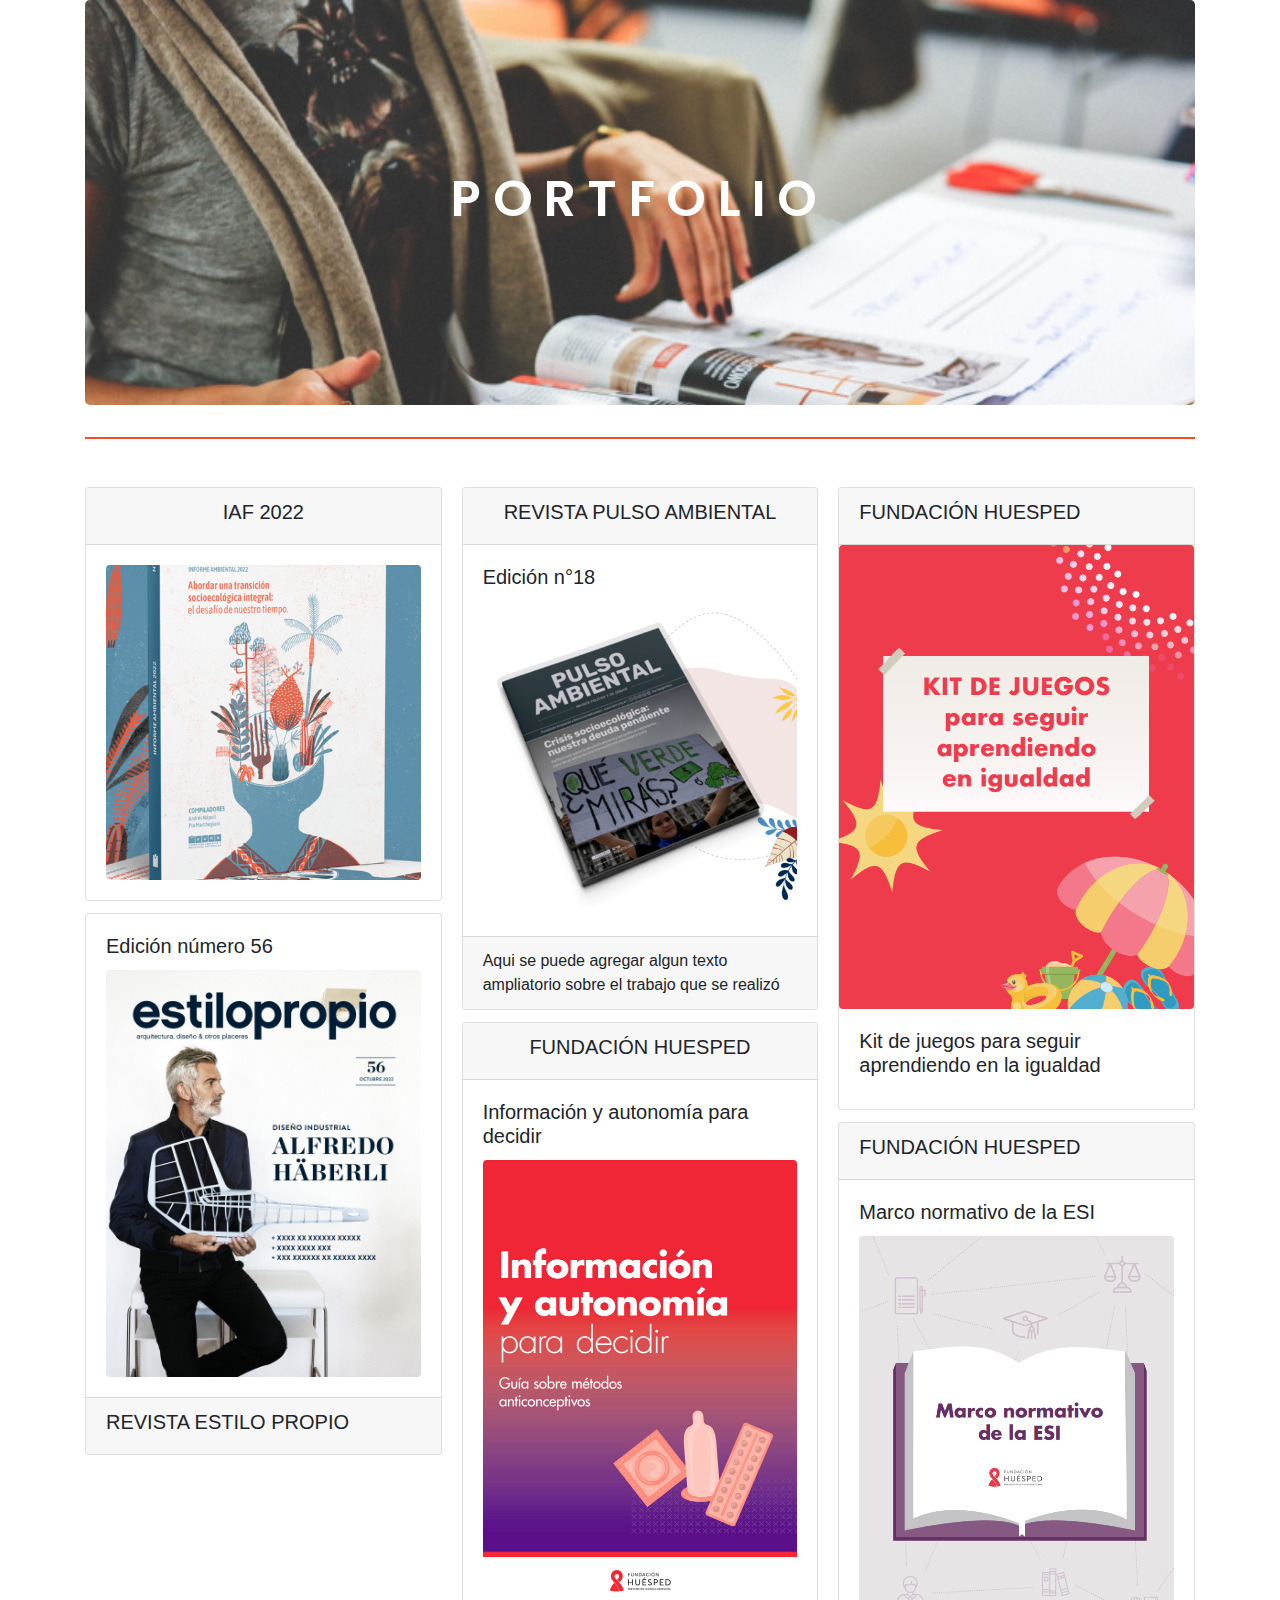
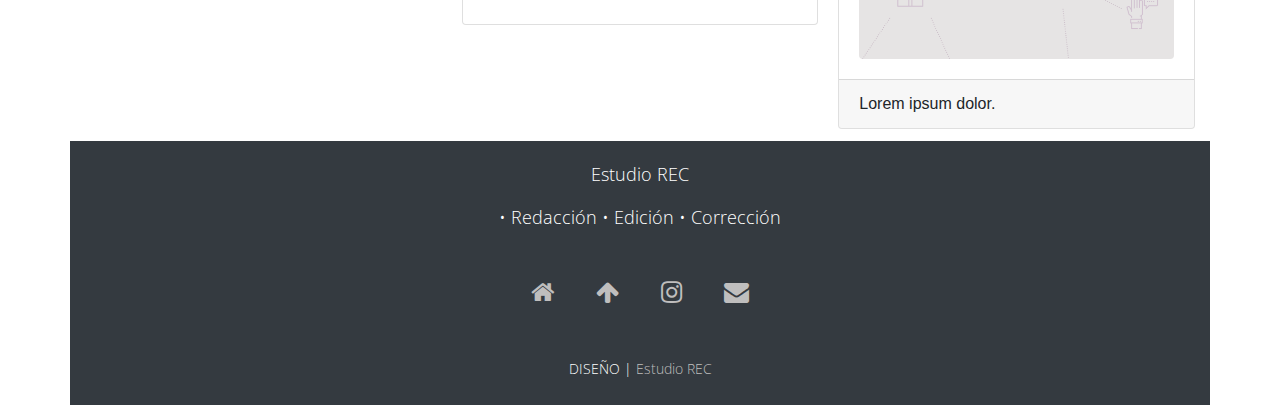
==== portfolio.html @ 1a19b096 "transiciones y grisados" ====
<!DOCTYPE html>
<html lang="es">

<head>
    <meta charset="UTF-8">
    <meta http-equiv="X-UA-Compatible" content="IE=edge">
    <meta name="viewport" content="width=device-width, initial-scale=1.0">
    <title>Estudio REC | Portfolio</title>
    <link rel="stylesheet" href="./css/bootstrap.min.css">
    <link rel="stylesheet" href="./css/estilos.css">
    <link rel="stylesheet" href="./css/font-awesome.min.css">
    <meta name="description"
        content=" Estudio REC un equipo dedicado a la producción, edición y corrección de contenidos compuesto por profesionales con amplia trayectoria en medios gráficos y digitales.">
    <meta name="keywords" content="Redacción, Edición, Corrección, periodismo, comunicación escrita, consultora">
    <link rel="preconnect" href="https://fonts.googleapis.com">
    <link rel="preconnect" href="https://fonts.gstatic.com" crossorigin>
    <link
        href="https://fonts.googleapis.com/css2?family=Poppins:ital,wght@0,100;0,200;0,300;0,400;0,500;0,600;0,700;0,800;0,900;1,100;1,200;1,300;1,400;1,500;1,600;1,700;1,800;1,900&display=swap"
        rel="stylesheet">
    <link
        href="https://fonts.googleapis.com/css2?family=Open+Sans:ital,wght@0,300;0,400;0,500;0,600;0,700;0,800;1,300;1,400;1,500;1,600;1,700;1,800&display=swap"
        rel="stylesheet">
    <link rel="shortcut icon" href="./img/favicon.png">
</head>

<body>
    <section class="container" id="inicio">
        <div class="jumbotron portfolio">
            <h1 class="text-center">PORTFOLIO</h1>

        </div>
        <div class="container portfolioLoading">

        </div>
    </section>
    <section>
        <article>
            <div class="container">

                <div class="row mt-5">
                    <div class="col">

                        <div class="card-columns">

                            <div class="card">
                                <div class="card-header text-center">
                                    <h5>IAF 2022</h5>
                                </div>
                                <div class="card-body">
                                    <p class="card-text"> <a href="https://farn.org.ar/iafonline2022/"
                                            target="_blank"><img class="img-fluid rounded"
                                                src="./img/portfolioImg/iaf2022.png" alt=""></a></p>
                                </div>
                            </div>
                            <div class="card">

                                <div class="card-body">
                                    <h5 class="card-title">Edición número 56</h5>
                                    <p class="card-text">
                                        <a href="./portfolio/estiloPropio56.pdf" target="_blank"> <img
                                                class="rounded img-fluid" src="./img/portfolioImg/estiloPropio56.png"
                                                alt=""></a>
                                    </p>
                                </div>
                                <div class="card-footer">
                                    <h5>
                                        REVISTA ESTILO PROPIO
                                    </h5>
                                </div>
                            </div>
                            <div class="card">
                                <div class="card-header text-center">
                                    <h5>REVISTA PULSO AMBIENTAL</h5>
                                </div>
                                <div class="card-body">
                                    <h5 class="card-title">Edición n°18</h5>
                                    <p class="card-text"><a href="./portfolio/pulsoAmbiental18.pdf" target="_blank">
                                            <img class="rounded img-fluid" src="./img/portfolioImg/pulsoAmbiental18.png"
                                                alt="Tapa de revista Pulso Ambiental n°18"></a></p>
                                </div>
                                <div class="card-footer">
                                    Aqui se puede agregar algun texto ampliatorio sobre el trabajo que se realizó
                                </div>
                            </div>

                            <div class="card">
                                <div class="card-header text-center">
                                    <h5>FUNDACIÓN HUESPED</h5>
                                </div>
                                <div class="card-body">
                                    <h5 class="card-title">Información y autonomía para decidir</h5>
                                    <p class="card-text"><a href="./portfolio/fundacionHuespedAnticonceptivos.pdf"
                                            target="_blank"> <img class="rounded img-fluid"
                                                src="./img/portfolioImg/fundacionHuesped.png"
                                                alt="Tapa Guía Fundación Huesped"></a></p>
                                </div>

                            </div>

                            <div class="card">
                                <div class="card-header">
                                    <h5>FUNDACIÓN HUESPED</h5>
                                </div>
                                <a href="./portfolio/fundacionHuespedJuegos.pdf" target="_blank"> <img
                                        class="rounded img-fluid card-img-top"
                                        src="./img/portfolioImg/fundacionHuespedJuegos.png" alt=""></a>
                                <div class="card-body">
                                    <h5 class="card-title">Kit de juegos para seguir aprendiendo en la igualdad</h5>
                                    <p class="card-text"> </p>
                                </div>

                            </div>

                            <div class="card">
                                <div class="card-header">
                                    <h5>FUNDACIÓN HUESPED</h5>
                                </div>
                                <div class="card-body">
                                    <h5 class="card-title">Marco normativo de la ESI</h5>
                                    <p class="card-text"><a href="./portfolio/fundacionHuespedESI.pdf" target="_blank">
                                            <img class="rounded img-fluid"
                                                src="./img/portfolioImg/fundacionHuespedESI.png"
                                                alt="Tapa guía sobre ESI"></a></p>
                                </div>
                                <div class="card-footer">
                                    Lorem ipsum dolor.
                                </div>
                            </div>
                        </div>
                    </div>
                </div>
            </div>




        </article>
    </section>

    <footer class="container bg-dark">
        <div class="container telefonos text-center text-white">
            <p class="text-center text-white"> Estudio REC</p>
            <p class="text-center text-white"> • Redacción • Edición • Corrección</p>
            <!-- <a href="tel:+5491134600531">+54911 34600531 |</a>
            <a href="tel:+5491132067800"> +54911 32067800</a> -->
        </div>
        <nav class="bg-dark navbar-dark menuRedesFooter">
            <ul class="nav justify-content-center">
                <li class="nav-item active"><a class="nav-link text-white" href="./index.html"><i
                            class="fa fa-home fa-2x"></i></a></li>
                <li class="nav-item active"><a class="nav-link text-white" href="#inicio"><i
                            class="fa fa-arrow-up fa-2x"></i></a></li>
                <!-- <li class="nav-item active"><a class="nav-link text-white" href="https://twitter.com/EstudioREC_"
                        target="_blank"><i class="fa fa-twitter fa-2x"></i></a></li> -->
                <li class="nav-item active"><a class="nav-link text-white" href="https://www.instagram.com/estudiorec_/"
                        target="_blank"><i class="fa fa-instagram fa-2x"></i></a></li>
                <li class="nav-item active"><a class="nav-link text-white correo"
                        href="mailto:contacto@estudiorec.com.ar" target="_blank"><i
                            class="fa fa-envelope fa-2x"></i></a></li>
            </ul>
        </nav>
        <div class="firma text-center text-white ">
            <p>DISEÑO | <a href="https://estudiorec.com.ar"> Estudio REC </a></p>
        </div>
    </footer>

    <script src="./js/jquery.min.js"></script>
    <script src="./js/popper.min.js"></script>
    <script src="./js/bootstrap.min.js"></script>
    <script src="./js/scrollSuave.js"></script>
</body>

</html>
---- css/estilos.css ----
@import url("https://fonts.googleapis.com/css2?family=Poppins:ital,wght@0,100;0,200;0,300;0,400;0,500;0,600;0,700;0,800;0,900;1,100;1,200;1,300;1,400;1,500;1,600;1,700;1,800;1,900&display=swap");
@import url("https://fonts.googleapis.com/css2?family=Open+Sans:ital,wght@0,300;0,400;0,500;0,600;0,700;0,800;1,300;1,400;1,500;1,600;1,700;1,800&display=swap");
* {
  margin: 0;
  padding: 0;
}

* {
  box-sizing: border-box;
}

html {
  scroll-behavior: smooth;
}

hr {
  width: 90%;
  height: 2px;
  background-color: #7c7a7a;
  border: none;
  margin-right: auto;
  margin-left: auto;
}

header {
  padding: 10px;
  background-color: #212529;
}
header .imagenLogotipo {
  width: 200px;
}

main {
  background-image: url(../img/principal.jpg);
  background-size: cover;
  background-position: center;
  height: 100vh;
  padding-top: 50px;
}
main .principal {
  width: 90%;
  height: 90vh;
  display: flex;
  flex-direction: column;
  justify-content: center;
  align-content: center;
  flex-wrap: wrap;
}

.clientes {
  padding-top: 40px;
  padding-bottom: 50px;
}
.clientes h4 p {
  text-align: center;
  padding-left: 20px;
  color: #212529;
  font-family: "Open Sans", sans-serif;
  font-size: 16px;
  font-weight: 600;
}
.clientes .clientes1 {
  padding: 30px;
}
.clientes .clientes1 .cliente {
  padding: 10px;
}
.clientes .clientes1 img {
  filter: grayscale(0.8);
}

.cliente img:hover {
  filter: grayscale(0);
  transform: scale(1.05);
  transition: 0.5s ease-in-out;
}

.quienesSomos {
  background-image: url(../img/quienesSomos.jpg);
  height: 100vh;
  background-position: center;
  background-size: cover;
  display: flex;
  flex-direction: column;
  align-items: center;
  justify-content: center;
}
.quienesSomos .quienesSomos1 {
  background-color: rgba(0, 0, 0, 0.6);
  display: flex;
  flex-direction: column;
  align-items: center;
  justify-content: center;
  flex-wrap: wrap;
}
.quienesSomos .quienesSomos1 .quienesSomosH2 {
  color: whitesmoke;
}
.quienesSomos .quienesSomos1 .presentacion {
  color: whitesmoke;
  width: 100%;
}

.nosotras1 {
  padding: 30px;
  margin-top: auto;
  margin-right: auto;
}
.nosotras1 .laura {
  border-radius: 5px;
  padding: 10px;
  box-shadow: 0px 9px 32px -1px rgba(0, 0, 0, 0.7);
}
.nosotras1 .laura .lauraTexto h3 {
  font-family: "Open Sans", sans-serif;
  font-size: 25px;
  text-align: center;
  font-weight: 600;
}
.nosotras1 .laura h4 {
  font-family: "Open Sans", sans-serif;
  font-size: 16px;
  text-align: center;
}
.nosotras1 .laura p {
  font-family: "Open Sans", sans-serif;
  font-size: 18px;
  text-align: center;
}
.nosotras1 .laura .lauraFoto {
  padding: 80px;
}
.nosotras1 .sol {
  border-radius: 5px;
  padding: 10px;
  box-shadow: 0px 9px 32px -1px rgba(0, 0, 0, 0.3);
}
.nosotras1 .sol .solTexto h3 {
  font-family: "Open Sans", sans-serif;
  font-size: 25px;
  text-align: center;
  font-weight: 600;
}
.nosotras1 .sol h4 {
  font-family: "Open Sans", sans-serif;
  font-size: 16px;
  text-align: center;
}
.nosotras1 .sol p {
  font-family: "Open Sans", sans-serif;
  font-size: 18px;
  text-align: center;
}
.nosotras1 .sol .solFoto {
  padding: 80px;
}

.contacto {
  background-image: url(../img/imagenFormulario_Desenfoque.jpg);
  background-size: cover;
}
.contacto .contacto1 {
  /*  div {
          .imagenFormulario {
              display:none;
              }
          } */
}
.contacto .contacto1 .formulario {
  display: flex;
  flex-direction: column;
  align-items: center;
  justify-content: center;
}
.contacto .contacto1 .formulario div img {
  width: 125px;
}
.contacto .contacto1 .formulario div ul {
  padding: 10px;
}
.contacto .contacto1 .formulario div ul li {
  list-style: none;
}
.contacto .contacto1 .formulario div ul li a {
  text-decoration: none;
  font-size: 18px;
  color: #000;
  font-weight: 600;
}
.contacto .contacto1 .formulario div ul li a:hover {
  color: #bfbebe;
  font-weight: 500;
  text-decoration: none;
}

/*Boton Volver Arriba*/
.btn-volver-arriba {
  display: inline-block;
  width: 40px;
  height: 40px;
  background: rgba(0, 0, 0, 0.5);
  border-radius: 30%;
  position: fixed;
  bottom: 20px;
  right: 20px;
  z-index: 99999;
  margin-right: -60px;
  transition: all 0.4s ease;
}

.btn-volver-arriba a {
  display: inline-block;
  width: 100%;
  height: 100%;
  border-radius: 30%;
  text-align: center;
}

.btn-volver-arriba a i {
  font-size: 1rem;
  color: #fff;
  line-height: 40px;
}

/*efecto borde*/
/*loading index*/
.loading {
  height: 2px;
  background-color: #f44c28;
}

@-webkit-keyframes movingLeft {
  from {
    width: 0px;
  }
  to {
    width: 80%;
  }
}

@keyframes movingLeft {
  from {
    width: 0px;
  }
  to {
    width: 80%;
  }
}
.loading {
  -webkit-animation-name: movingLeft;
          animation-name: movingLeft;
  -webkit-animation-duration: 10s;
          animation-duration: 10s;
  -webkit-animation-iteration-count: 3;
          animation-iteration-count: 3;
  -webkit-animation-timing-function: linear;
          animation-timing-function: linear;
  -webkit-animation-direction: alternate;
          animation-direction: alternate;
  -webkit-animation-fill-mode: forwards;
          animation-fill-mode: forwards;
}

.portfolio {
  background-image: url(../img/queHacemos.jpg);
  background-size: cover;
  height: 45vh;
  display: flex;
  justify-content: center;
  align-items: center;
}
.portfolio h1 {
  color: white;
  font-size: 50px;
  letter-spacing: 3mm;
  font-weight: 600;
  font-family: "Poppins", sans-serif;
}

/*loading Portfolio*/
.portfolioLoading {
  height: 2px;
  background-color: #f44c28;
}

@-webkit-keyframes movingLeftP {
  from {
    width: 0px;
  }
  to {
    width: 100%;
  }
}

@keyframes movingLeftP {
  from {
    width: 0px;
  }
  to {
    width: 100%;
  }
}
.portfolioLoading {
  -webkit-animation-name: movingLeftP;
          animation-name: movingLeftP;
  -webkit-animation-duration: 10s;
          animation-duration: 10s;
  -webkit-animation-iteration-count: 1;
          animation-iteration-count: 1;
  -webkit-animation-timing-function: linear;
          animation-timing-function: linear;
  -webkit-animation-direction: alternate;
          animation-direction: alternate;
  -webkit-animation-fill-mode: forwards;
          animation-fill-mode: forwards;
}

.card:hover {
  transform: scale(1.02);
  transition: 0.7s;
  border-color: #f44c28;
}

/*Pantalla celular*/
@media only screen and (min-width: 320px) {
  .principal1 h1 {
    font-family: "Poppins", sans-serif;
    font-size: 50px;
    color: whitesmoke;
    text-align: center;
    font-weight: 700;
  }
  .principal1 p {
    font-family: "Open Sans", sans-serif;
    font-size: 20px;
    color: whitesmoke;
    text-align: center;
    font-weight: 500;
  }
  h2 {
    color: #212529;
    font-family: "Poppins", sans-serif;
    font-size: 25px;
    font-weight: 600;
    text-align: center;
    padding: 40px;
  }
  h2:hover {
    color: #7c7a7a;
  }
  .comoFunciona .comoFuncionaH2 {
    color: whitesmoke;
    font-family: "Poppins", sans-serif;
    font-size: 25px;
    font-weight: 600;
    text-align: center;
    padding: 40px;
  }
  .comoFunciona .comoFunciona1 {
    padding: 20px;
  }
  .comoFunciona .comoFunciona1 div img {
    padding-bottom: 20px;
  }
  .comoFuncionaH2:hover {
    color: #7c7a7a;
  }
  .queHacemos {
    padding-top: 30px;
    width: 100%;
  }
  .queHacemos .queHacemos1 div img {
    padding-bottom: 30px;
  }
  .queHacemos .queHacemos1 div .trabajos {
    text-align: left;
    font-family: "Open Sans", sans-serif;
    font-size: 16px;
    padding: 10px;
    padding-bottom: 20px;
    margin-left: 50px;
  }
  .queHacemos .queHacemos1 div .trabajos span {
    display: inline-block;
  }
  .queHacemos .queHacemos1 div .trabajos span a {
    color: #000;
    list-style: none;
    font-size: 18px;
    border-radius: 5px;
    border-style: solid;
    border-color: #7c7a7a;
    padding: 5px;
    text-align: end;
  }
  .trabajos span a:hover {
    text-decoration: none;
    background-color: #7c7a7a;
    transition: 0.5s;
  }
  .presentacion {
    text-align: center;
    font-family: "Open Sans", sans-serif;
    font-size: 16px;
    padding: 10px;
  }
  .funcionamos {
    text-align: center;
    font-family: "Open Sans", sans-serif;
    font-size: 16px;
    padding-top: 20px;
    color: white;
  }
  .contacto {
    background-image: url(../img/imagenFormulario_Desenfoque.jpg);
    background-size: cover;
  }
  .contacto .contacto1 {
    /*    div {
              .imagenFormulario {
                  display:none;
                  }
              } */
  }
  .contacto .contacto1 .formulario {
    display: flex;
    flex-direction: column;
    align-items: center;
    justify-content: center;
  }
  .contacto .contacto1 .formulario div img {
    width: 150px;
  }
  .contacto .contacto1 .formulario div ul {
    padding: 10px;
  }
  .contacto .contacto1 .formulario div ul li {
    list-style: none;
  }
  .contacto .contacto1 .formulario div ul li a {
    text-decoration: none;
    text-align: left;
    font-size: 16px;
    color: #000;
  }
  .contacto .contacto1 .formulario div ul li a:hover {
    color: #bfbebe;
    font-weight: 500;
    text-decoration: none;
  }
}
/*Pantalla tablet*/
@media only screen and (min-width: 576px) and (max-width: 767px) {
  .principal1 h1 {
    font-size: 60px;
  }
  .principal1 p {
    font-size: 25px;
  }
  h2 {
    font-size: 40px;
  }
  h2:hover {
    color: #7c7a7a;
  }
  .comoFuncionaH2 {
    font-size: 50px;
  }
  .contacto {
    background-image: url(../img/imagenFormulario_Desenfoque.jpg);
    background-size: cover;
  }
  .contacto .contacto1 {
    /* div {
              .imagenFormulario {
                  display:none;
                  }
              } */
  }
  .contacto .contacto1 .formulario {
    display: flex;
    flex-direction: row;
    align-items: center;
    justify-content: center;
    padding: 30px;
  }
  .contacto .contacto1 .formulario div {
    width: 30%;
  }
  .contacto .contacto1 .formulario div img {
    width: 200px;
  }
  .contacto .contacto1 .formulario div {
    width: 50%;
  }
  .contacto .contacto1 .formulario div ul {
    padding: 10px;
    border-left-style: solid;
    border-left-color: #f44c28;
    border-left-width: 2px;
  }
  .contacto .contacto1 .formulario div ul li {
    list-style: none;
  }
  .contacto .contacto1 .formulario div ul li a {
    text-decoration: none;
    text-align: left;
    font-size: 20px;
    color: #000;
  }
  .contacto .contacto1 .formulario div ul li a:hover {
    color: #bfbebe;
    font-weight: 500;
    text-decoration: none;
  }
}
/*Pantalla notebook*/
@media only screen and (min-width: 768px) {
  .principal1 h1 {
    font-size: 90px;
  }
  .principal1 p {
    font-size: 35px;
  }
  h2 {
    font-size: 50px;
  }
  h2:hover {
    color: #7c7a7a;
  }
  .queHacemos {
    padding-top: 30px;
    width: 100%;
  }
  .queHacemos .queHacemos1 {
    display: flex;
    flex-direction: row;
    flex-wrap: wrap;
    justify-content: space-evenly;
    align-items: center;
  }
  .queHacemos .queHacemos1 div {
    width: 45%;
  }
  .queHacemos .queHacemos1 .trabajos {
    font-size: 18px;
    text-align: left;
  }
  .comoFunciona {
    padding-top: 30px;
    width: 100%;
  }
  .comoFunciona .comoFuncionaH2 {
    font-size: 50px;
  }
  .comoFunciona .comoFunciona1 {
    display: flex;
    flex-direction: row;
    flex-wrap: wrap;
    justify-content: space-evenly;
    align-items: center;
    padding: 30px;
  }
  .comoFunciona .comoFunciona1 div {
    width: 45%;
  }
  .comoFunciona .comoFunciona1 div {
    width: 45%;
  }
  .comoFuncionaH2:hover {
    color: #7c7a7a;
  }
  .presentacion {
    font-size: 18px;
  }
  .contacto {
    background-image: url(../img/imagenFormulario_Desenfoque.jpg);
    background-size: cover;
  }
  .contacto .contacto1 {
    display: flex;
    align-items: center;
    justify-content: center;
    /*    div {
          width: 40%;
          .imagenFormulario {
              display:block;
              padding-bottom: 20px;
              }
          } */
  }
  .contacto .contacto1 .formulario {
    width: 40%;
    display: flex;
    flex-direction: row;
    align-items: center;
    justify-content: space-between;
    padding-bottom: 30px;
  }
  .contacto .contacto1 .formulario div {
    display: flex;
    flex-direction: row;
    align-items: center;
    justify-content: center;
    width: 35%;
  }
  .contacto .contacto1 .formulario div img {
    width: 200px;
  }
  .contacto .contacto1 .formulario div {
    width: 45%;
  }
  .contacto .contacto1 .formulario div ul {
    padding-left: 130px;
  }
  .contacto .contacto1 .formulario div ul li {
    list-style: none;
  }
  .contacto .contacto1 .formulario div ul li a {
    text-decoration: none;
    text-align: left;
    font-size: 20px;
    color: #000;
  }
  .contacto .contacto1 .formulario div ul li a:hover {
    color: #bfbebe;
    font-weight: 500;
    text-decoration: none;
  }
}
/*Pantalla Desktop*/
@media only screen and (min-width: 992px) {
  .principal1 h1 {
    font-size: 120px;
  }
  .principal1 p {
    font-size: 40px;
  }
  h2 {
    font-size: 50px;
  }
  h2:hover {
    color: #7c7a7a;
  }
  .comoFuncionaH2 {
    font-size: 50px;
  }
}
.menu ul {
  margin: 5px;
}
.menu ul li {
  list-style-type: none;
  font-family: "Open Sans", sans-serif;
  padding: 5px;
}
.menu ul li a {
  font-size: 10px;
  color: white;
  list-style: none;
  text-decoration: none;
}

.menu a:hover {
  color: #f44c28;
  font-weight: 600;
  transition: 1s;
}

.menuRedes li a {
  color: white;
}

.menuRedes li a:hover {
  transform: scale(1.4);
  color: #f44c28;
  transition: 0.7s ease-in-out;
}

.menuRedes li .correo:hover {
  transform: rotate(360deg);
  transition: 1.5s ease-in-out;
}

footer {
  background-color: #000;
}
footer div {
  font-size: 18px;
  color: #bfbebe;
  font-family: "Open Sans", sans-serif;
  font-weight: 200;
  padding-top: 20px;
}
footer div a {
  display: inline;
  text-decoration: none;
  color: #bfbebe;
}
footer div a:hover {
  color: #f44c28;
  font-weight: 500;
  text-decoration: none;
}
footer .menuRedesFooter ul {
  padding: 20px;
}
footer .menuRedesFooter ul li {
  list-style: none;
}
footer .menuRedesFooter ul li i {
  padding: 5px;
  color: #bfbebe;
  font-size: 25px;
}
footer .firma {
  font-size: 14px;
  color: #bfbebe;
  font-family: "Open Sans", sans-serif;
  font-weight: 200;
  padding-bottom: 10px;
}

.menuRedesFooter i:hover {
  transform: scale(1.8);
  transition: all 0.7s ease-in-out;
}

.menuRedesFooter li .correo:hover {
  transform: rotate(360deg);
  transition: 1.3s ease-in-out;
}/*# sourceMappingURL=estilos.css.map */
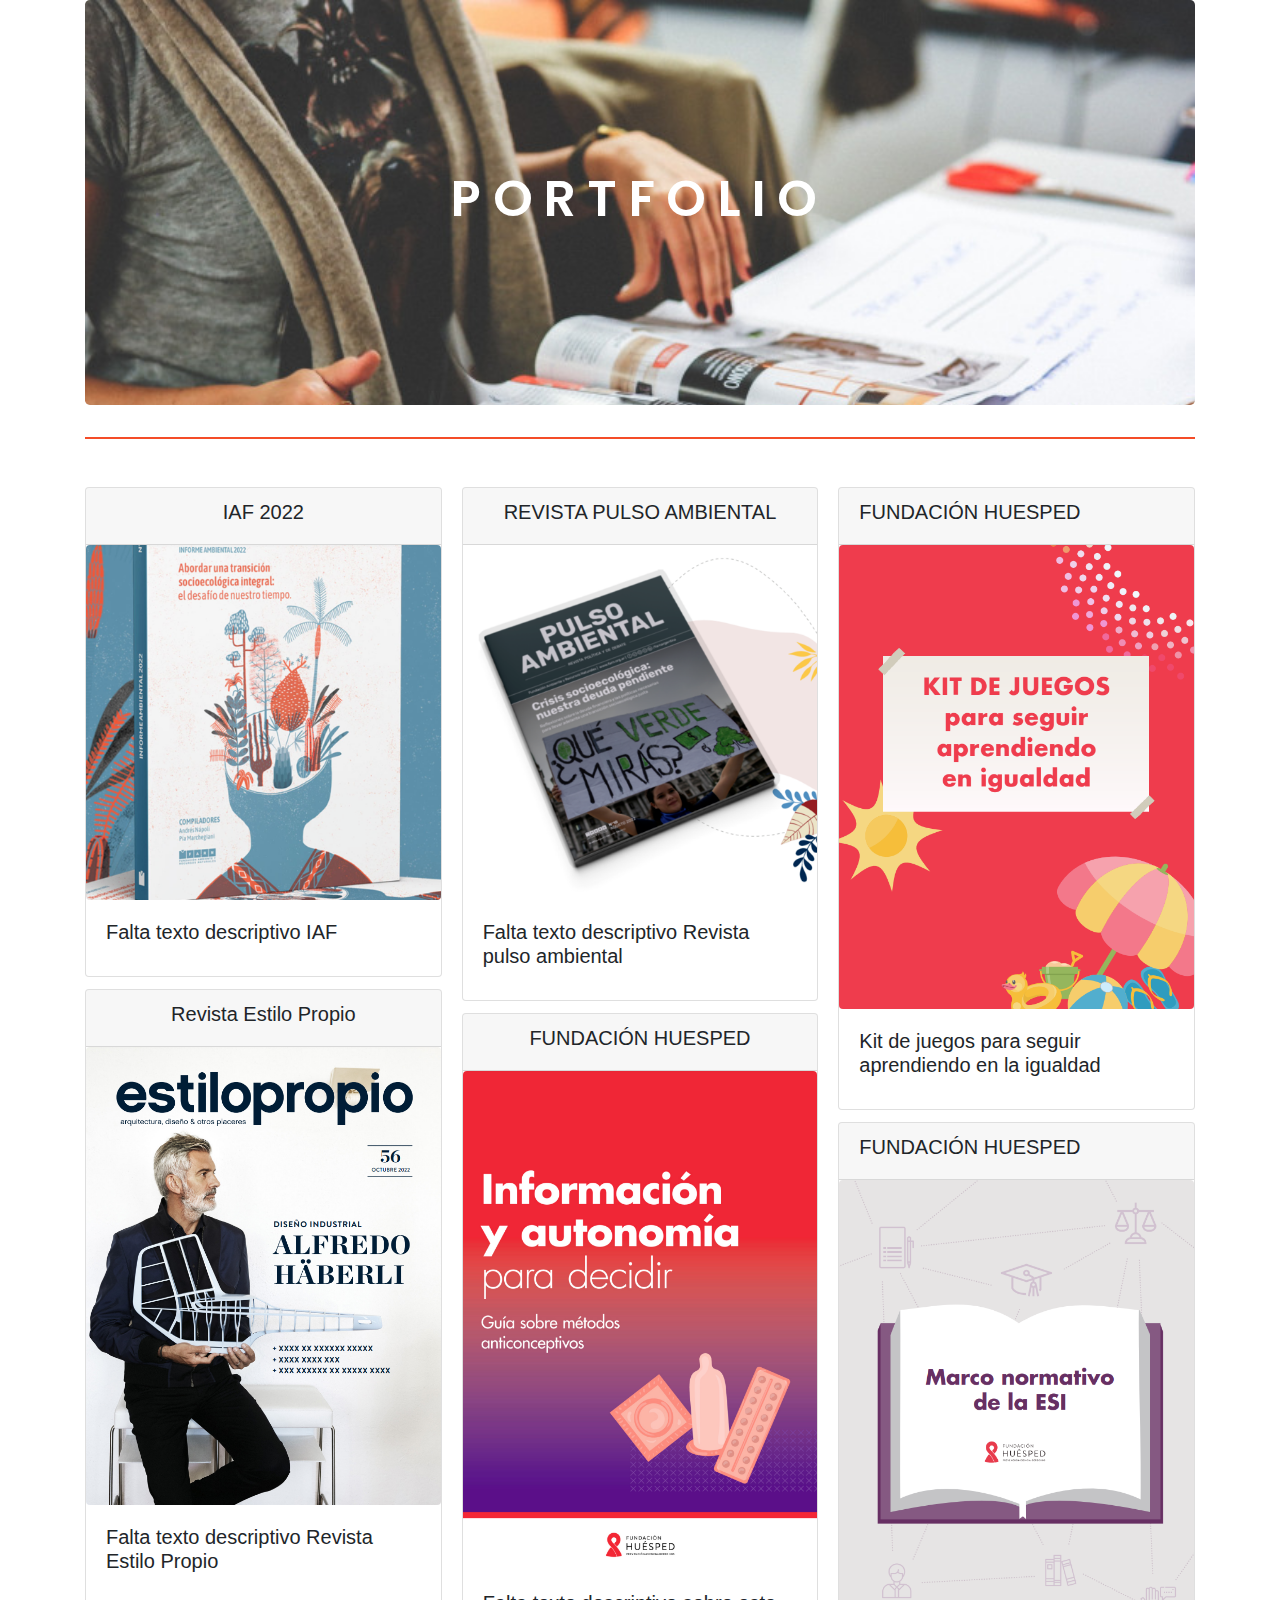
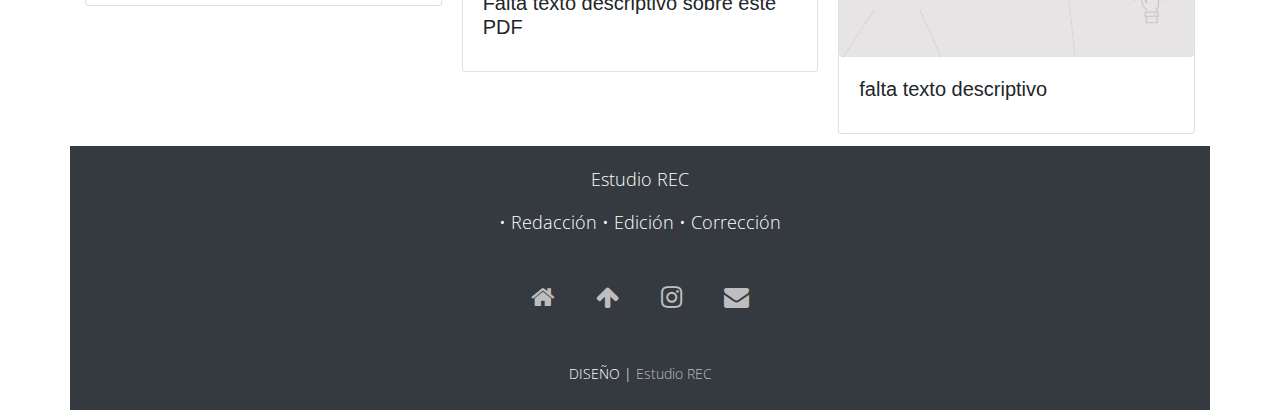
==== commit 8ce55e06: "estilo de portofolio actualizado" ====
--- a/portfolio.html
+++ b/portfolio.html
@@ -9,8 +9,7 @@
     <link rel="stylesheet" href="./css/bootstrap.min.css">
     <link rel="stylesheet" href="./css/estilos.css">
     <link rel="stylesheet" href="./css/font-awesome.min.css">
-    <meta name="description"
-        content=" Estudio REC un equipo dedicado a la producción, edición y corrección de contenidos compuesto por profesionales con amplia trayectoria en medios gráficos y digitales.">
+    <meta name="description" content="Este portfolio es una pequeña muestra del amplio trabajo de ESTUDIO REC.">
     <meta name="keywords" content="Redacción, Edición, Corrección, periodismo, comunicación escrita, consultora">
     <link rel="preconnect" href="https://fonts.googleapis.com">
     <link rel="preconnect" href="https://fonts.gstatic.com" crossorigin>
@@ -41,62 +40,64 @@
                     <div class="col">
 
                         <div class="card-columns">
-
+                            <!-- IAF 2022 -->
                             <div class="card">
                                 <div class="card-header text-center">
                                     <h5>IAF 2022</h5>
                                 </div>
+
+                                <a href="https://farn.org.ar/iafonline2022/" target="_blank"><img
+                                        class="img-fluid rounded" src="./img/portfolioImg/iaf2022.png" alt=""></a>
                                 <div class="card-body">
-                                    <p class="card-text"> <a href="https://farn.org.ar/iafonline2022/"
-                                            target="_blank"><img class="img-fluid rounded"
-                                                src="./img/portfolioImg/iaf2022.png" alt=""></a></p>
+                                    <h5 class="card-title">Falta texto descriptivo IAF</h5>
+                                    <p class="card-text"> </p>
                                 </div>
                             </div>
+
+                            <!-- REVISTA ESTILO PROPIO 56 -->
                             <div class="card">
+                                <div class="card-header text-center">
+                                    <h5>Revista Estilo Propio</h5>
+                                </div>
+
+                                <a href="./portfolio/estiloPropio56.pdf" target="_blank"> <img class="rounded img-fluid"
+                                        src="./img/portfolioImg/estiloPropio56.png" alt=""></a>
 
                                 <div class="card-body">
-                                    <h5 class="card-title">Edición número 56</h5>
-                                    <p class="card-text">
-                                        <a href="./portfolio/estiloPropio56.pdf" target="_blank"> <img
-                                                class="rounded img-fluid" src="./img/portfolioImg/estiloPropio56.png"
-                                                alt=""></a>
-                                    </p>
-                                </div>
-                                <div class="card-footer">
-                                    <h5>
-                                        REVISTA ESTILO PROPIO
-                                    </h5>
+                                    <h5 class="card-title">Falta texto descriptivo Revista Estilo Propio</h5>
+
                                 </div>
                             </div>
+                            <!-- REVISTA PULSO AMBIENTAL -->
                             <div class="card">
                                 <div class="card-header text-center">
                                     <h5>REVISTA PULSO AMBIENTAL</h5>
                                 </div>
+                                <a href="./portfolio/pulsoAmbiental18.pdf" target="_blank">
+                                    <img class="rounded img-fluid" src="./img/portfolioImg/pulsoAmbiental18.png"
+                                        alt="Tapa de revista Pulso Ambiental n°18"></a>
+
                                 <div class="card-body">
-                                    <h5 class="card-title">Edición n°18</h5>
-                                    <p class="card-text"><a href="./portfolio/pulsoAmbiental18.pdf" target="_blank">
-                                            <img class="rounded img-fluid" src="./img/portfolioImg/pulsoAmbiental18.png"
-                                                alt="Tapa de revista Pulso Ambiental n°18"></a></p>
-                                </div>
-                                <div class="card-footer">
-                                    Aqui se puede agregar algun texto ampliatorio sobre el trabajo que se realizó
+                                    <h5 class="card-title">Falta texto descriptivo Revista pulso ambiental</h5>
+
                                 </div>
                             </div>
 
+                            <!-- FUNDACIÓN HUESPED -->
                             <div class="card">
                                 <div class="card-header text-center">
                                     <h5>FUNDACIÓN HUESPED</h5>
                                 </div>
+                                <a href="./portfolio/fundacionHuespedAnticonceptivos.pdf" target="_blank"> <img
+                                        class="rounded img-fluid" src="./img/portfolioImg/fundacionHuesped.png"
+                                        alt="Tapa Guía Fundación Huesped"></a>
                                 <div class="card-body">
-                                    <h5 class="card-title">Información y autonomía para decidir</h5>
-                                    <p class="card-text"><a href="./portfolio/fundacionHuespedAnticonceptivos.pdf"
-                                            target="_blank"> <img class="rounded img-fluid"
-                                                src="./img/portfolioImg/fundacionHuesped.png"
-                                                alt="Tapa Guía Fundación Huesped"></a></p>
+                                    <h5 class="card-title"> Falta texto descriptivo sobre este PDF</h5>
                                 </div>
 
                             </div>
 
+                            <!-- FUNDACIÓN HUESPED JUEGOS -->
                             <div class="card">
                                 <div class="card-header">
                                     <h5>FUNDACIÓN HUESPED</h5>
@@ -111,19 +112,17 @@
 
                             </div>
 
+                            <!-- FUNDACIÓN HUESPED ESI -->
                             <div class="card">
                                 <div class="card-header">
                                     <h5>FUNDACIÓN HUESPED</h5>
                                 </div>
+                                <a href="./portfolio/fundacionHuespedESI.pdf" target="_blank">
+                                    <img class="rounded img-fluid" src="./img/portfolioImg/fundacionHuespedESI.png"
+                                        alt="Tapa guía sobre ESI"></a>
+
                                 <div class="card-body">
-                                    <h5 class="card-title">Marco normativo de la ESI</h5>
-                                    <p class="card-text"><a href="./portfolio/fundacionHuespedESI.pdf" target="_blank">
-                                            <img class="rounded img-fluid"
-                                                src="./img/portfolioImg/fundacionHuespedESI.png"
-                                                alt="Tapa guía sobre ESI"></a></p>
-                                </div>
-                                <div class="card-footer">
-                                    Lorem ipsum dolor.
+                                    <h5 class="card-title"> falta texto descriptivo</h5>
                                 </div>
                             </div>
                         </div>
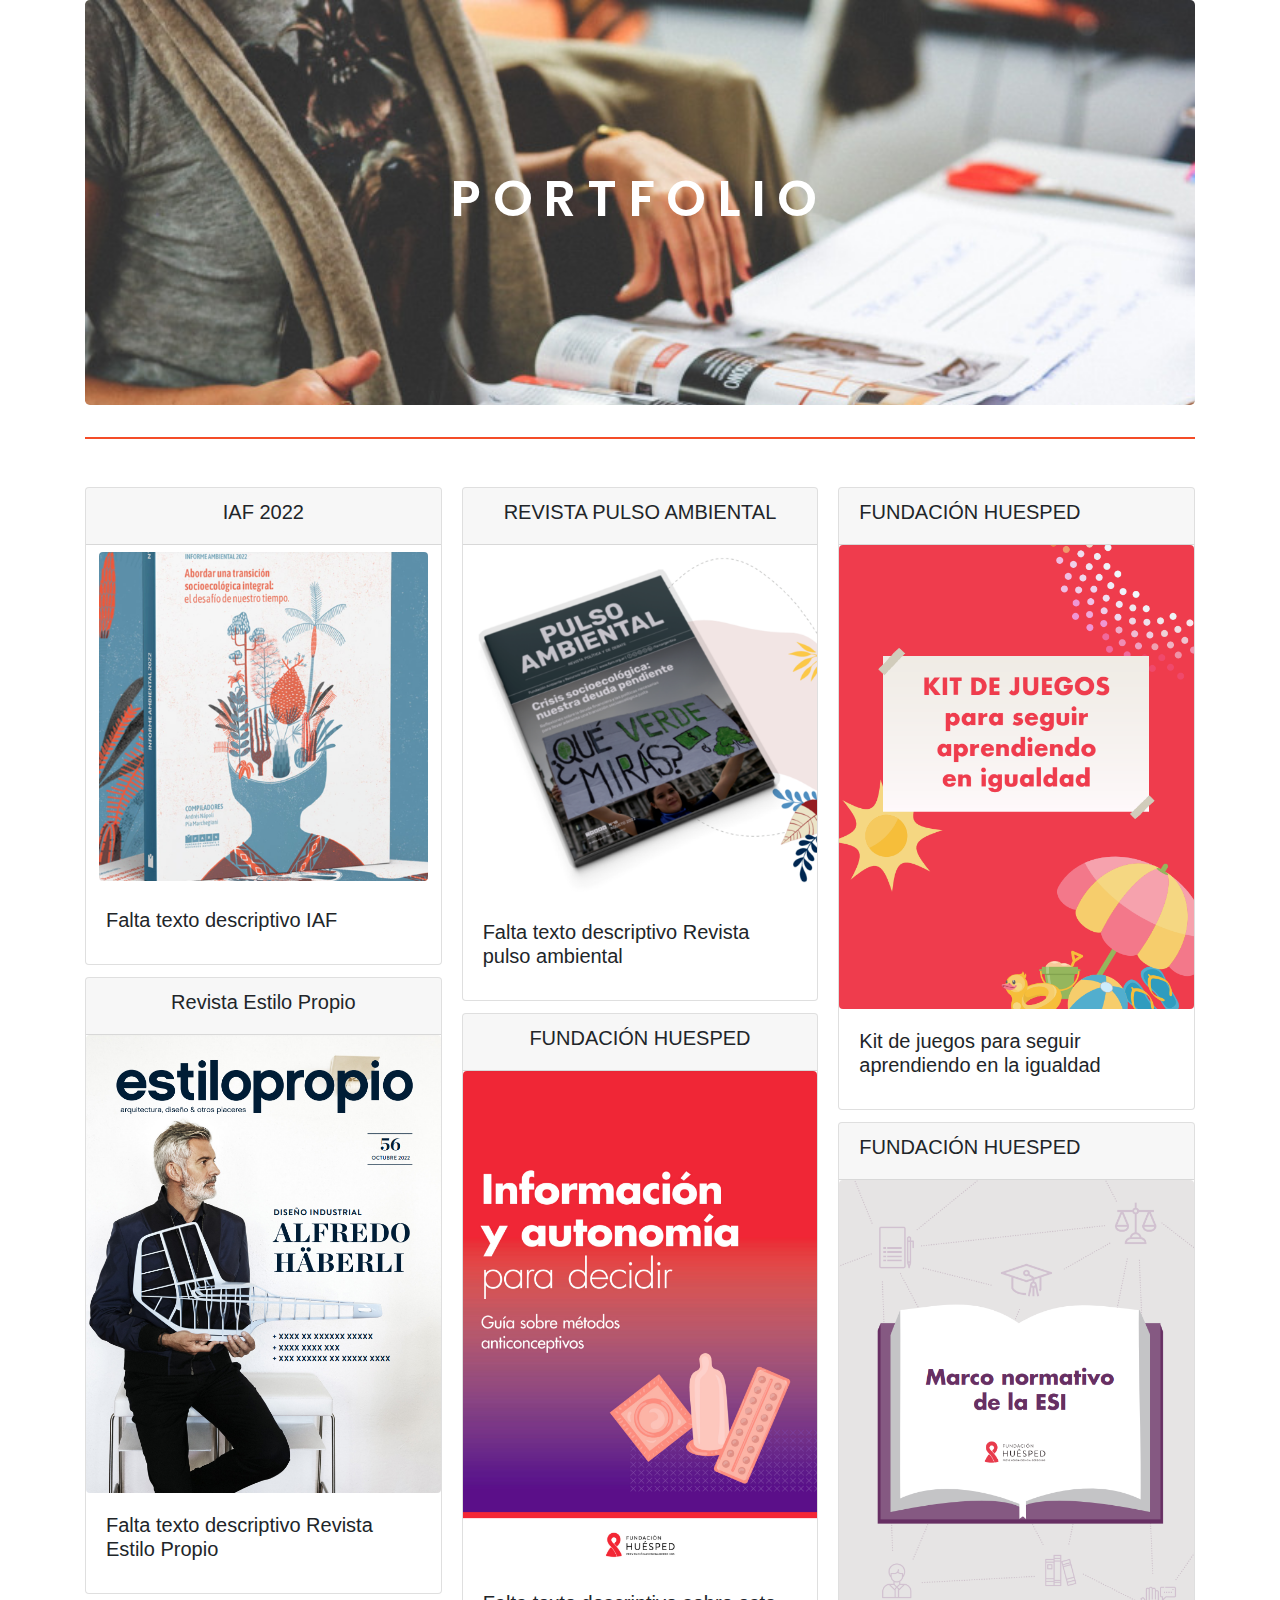
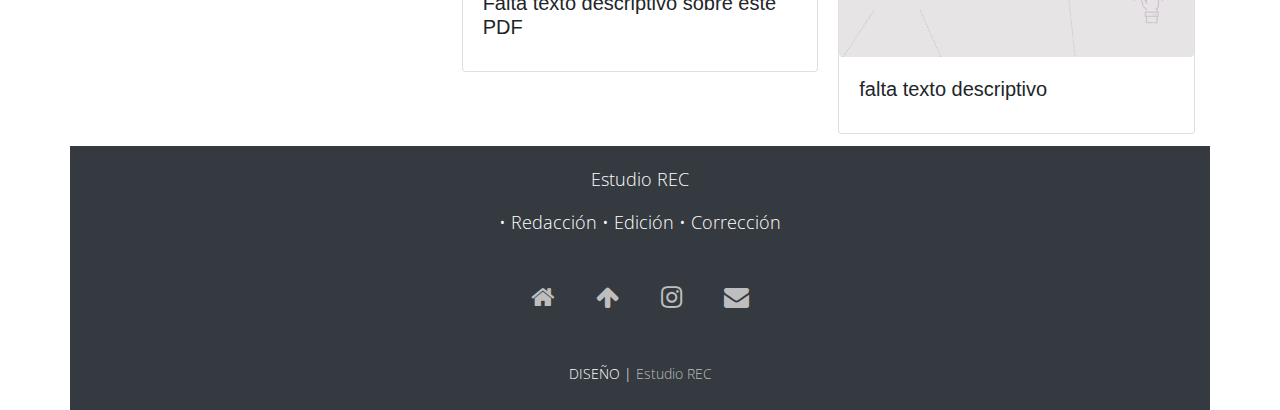
==== commit cda83561: "Modal + slider" ====
--- a/portfolio.html
+++ b/portfolio.html
@@ -46,8 +46,8 @@
                                     <h5>IAF 2022</h5>
                                 </div>
 
-                                <a href="https://farn.org.ar/iafonline2022/" target="_blank"><img
-                                        class="img-fluid rounded" src="./img/portfolioImg/iaf2022.png" alt=""></a>
+                                <button type="button" class="btn" data-toggle="modal" data-target="#iaf2022"><img
+                                        class="img-fluid rounded" src="./img/portfolioImg/iaf2022.png" alt=""></button>
                                 <div class="card-body">
                                     <h5 class="card-title">Falta texto descriptivo IAF</h5>
                                     <p class="card-text"> </p>
@@ -134,6 +134,53 @@
 
 
         </article>
+    </section>
+    <!-- MODAL -->
+    <section>
+        <div class="modal fade" id="iaf2022" tabindex="-1" role="dialog" aria-labelledby="exampleModalCenterTitle"
+        aria-hidden="true">
+        <div class="modal-dialog modal-dialog-centered" role="document">
+            <div class="modal-content">
+                <div class="modal-header">
+                    <h5 class="modal-title text-center" id="exampleModalLongTitle"><a href="https://farn.org.ar/iafonline2022/" target="_blank"> IAF 2022 </a> </h5>
+                    <button type="button" class="close" data-dismiss="modal" aria-label="Close">
+                        <span aria-hidden="true">&times;</span>
+                    </button>
+                </div>
+                <div class="modal-body ">
+                    <!-- ACÁ VA EL SLIDER -->
+                    <div id="carouselIaf2022" class="carousel slide" data-ride="carousel">
+                        <ol class="carousel-indicators">
+                            <li data-target="#carouselIaf2022" data-slide-to="0" class="active"></li>
+                            <li data-target="#carouselIaf2022" data-slide-to="1"></li>
+                            <li data-target="#carouselIaf2022" data-slide-to="2"></li>
+                        </ol>
+                        <div class="carousel-inner">
+                            <div class="carousel-item active">
+                                <img class="d-block w-100 rounded" src="./img/slider/imagen1.png" alt="First slide">
+                            </div>
+                            <div class="carousel-item">
+                                <img class="d-block w-100 rounded" src="./img/slider/imagen2.png" alt="Second slide">
+                            </div>
+                            <div class="carousel-item">
+                                <img class="d-block w-100 rounded" src="./img/slider/imagen3.png" alt="Third slide">
+                            </div>
+                        </div>
+                        <a class="carousel-control-prev" href="#carouselIaf2022" role="button"
+                            data-slide="prev">
+                            <span class="carousel-control-prev-icon" aria-hidden="true"></span>
+                            <span class="sr-only">Previous</span>
+                        </a>
+                        <a class="carousel-control-next" href="#carouselIaf2022" role="button"
+                            data-slide="next">
+                            <span class="carousel-control-next-icon" aria-hidden="true"></span>
+                            <span class="sr-only">Next</span>
+                        </a>
+                    </div>
+                </div>
+            </div>
+        </div>
+    </div>
     </section>
 
     <footer class="container bg-dark">
--- a/css/estilos.css
+++ b/css/estilos.css
@@ -321,6 +321,27 @@
   border-color: #f44c28;
 }
 
+.modal-dialog {
+  max-width: 800px;
+}
+
+.modal-title a:hover {
+  font-weight: 600;
+  text-decoration: none;
+  transition: 0.5s;
+  color: #f44c28;
+}
+
+.carousel-control-prev-icon:hover {
+  transform: rotate(-360deg);
+  transition: 0.8s;
+}
+
+.carousel-control-next-icon:hover {
+  transform: rotate(360deg);
+  transition: 0.8s;
+}
+
 /*Pantalla celular*/
 @media only screen and (min-width: 320px) {
   .principal1 h1 {
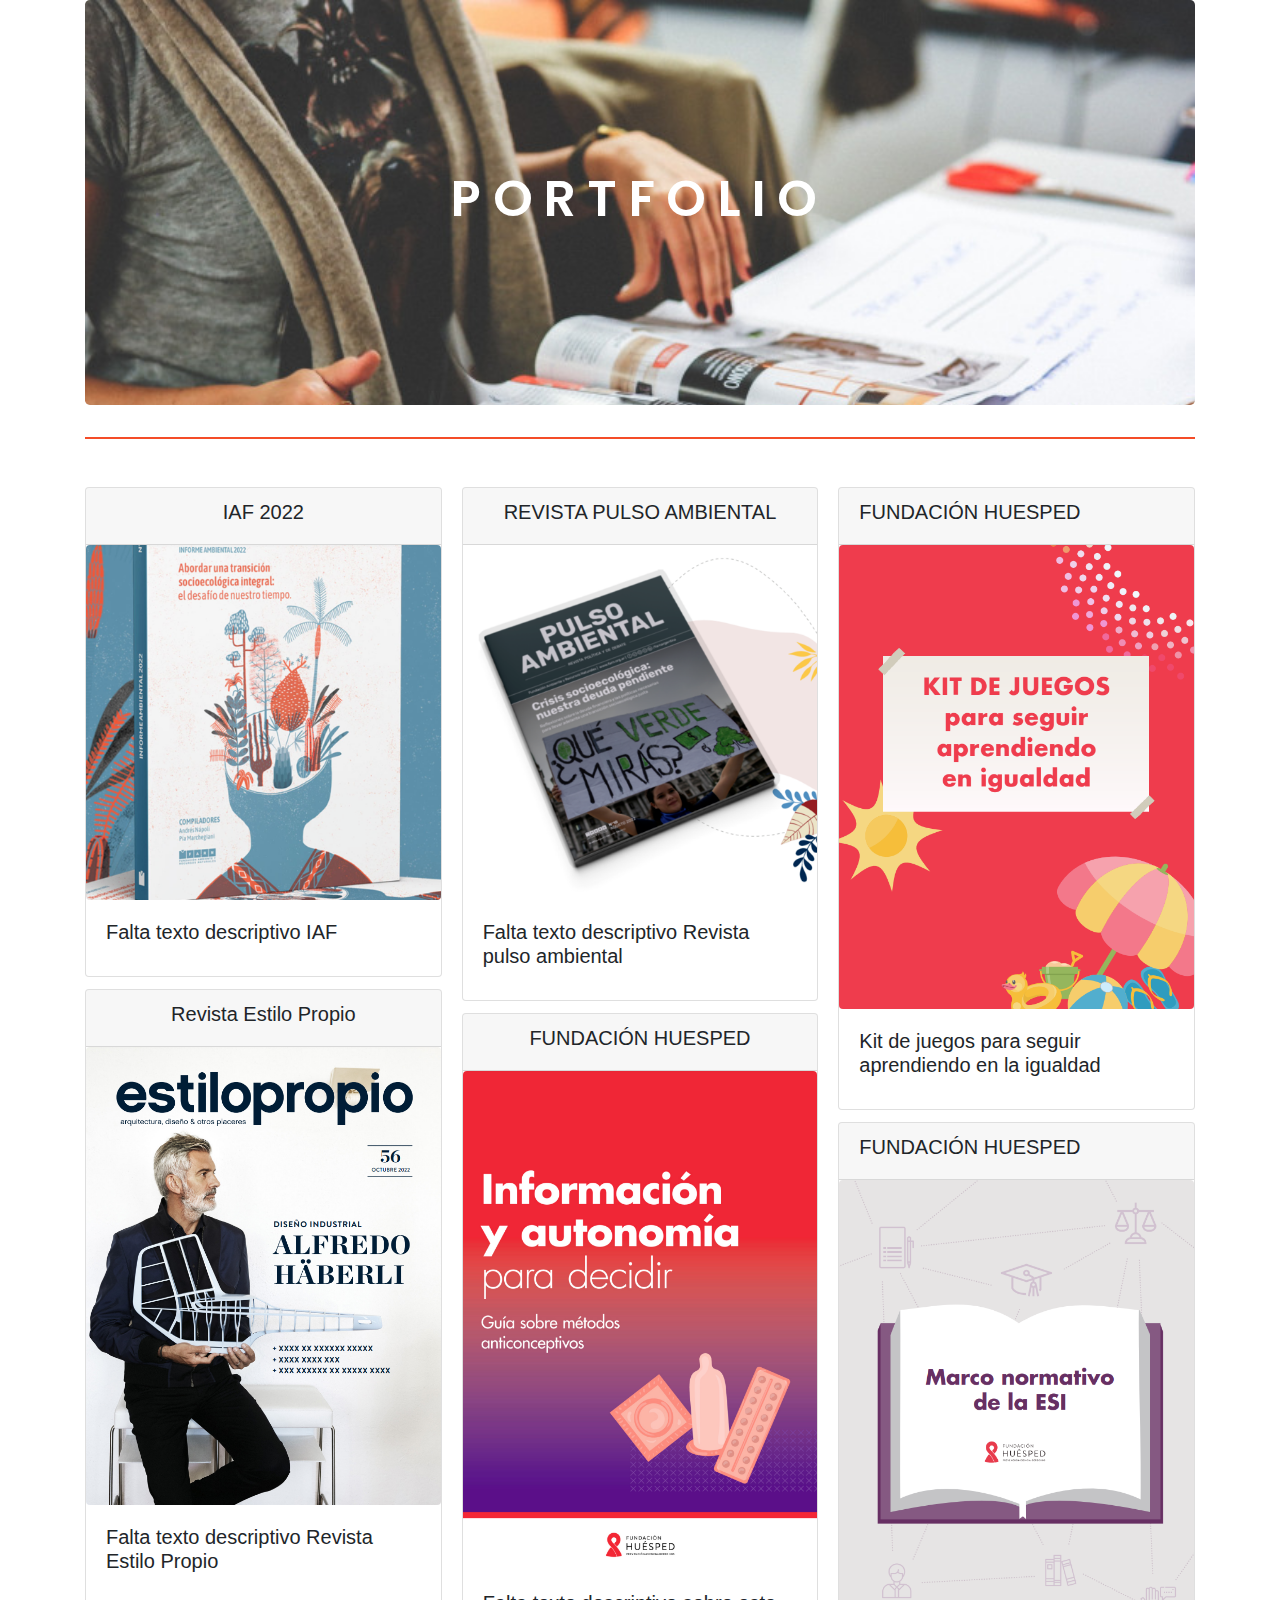
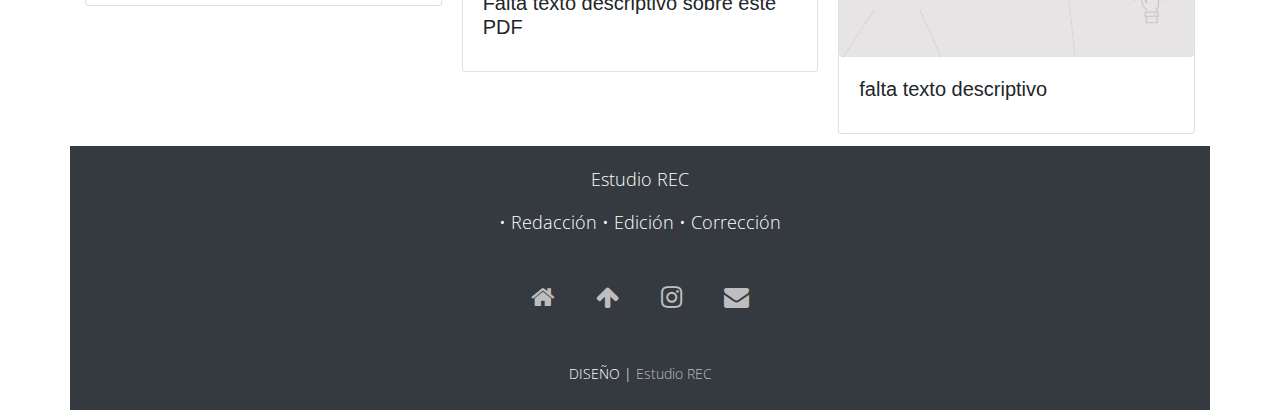
==== commit a20c8acd: "estilo card, modal y carousel" ====
--- a/portfolio.html
+++ b/portfolio.html
@@ -46,8 +46,8 @@
                                     <h5>IAF 2022</h5>
                                 </div>
 
-                                <button type="button" class="btn" data-toggle="modal" data-target="#iaf2022"><img
-                                        class="img-fluid rounded" src="./img/portfolioImg/iaf2022.png" alt=""></button>
+                                <a type="button" data-toggle="modal" data-target="#iaf2022"><img
+                                        class="img-fluid rounded" src="./img/portfolioImg/iaf2022.png" alt=""></a>
                                 <div class="card-body">
                                     <h5 class="card-title">Falta texto descriptivo IAF</h5>
                                     <p class="card-text"> </p>
